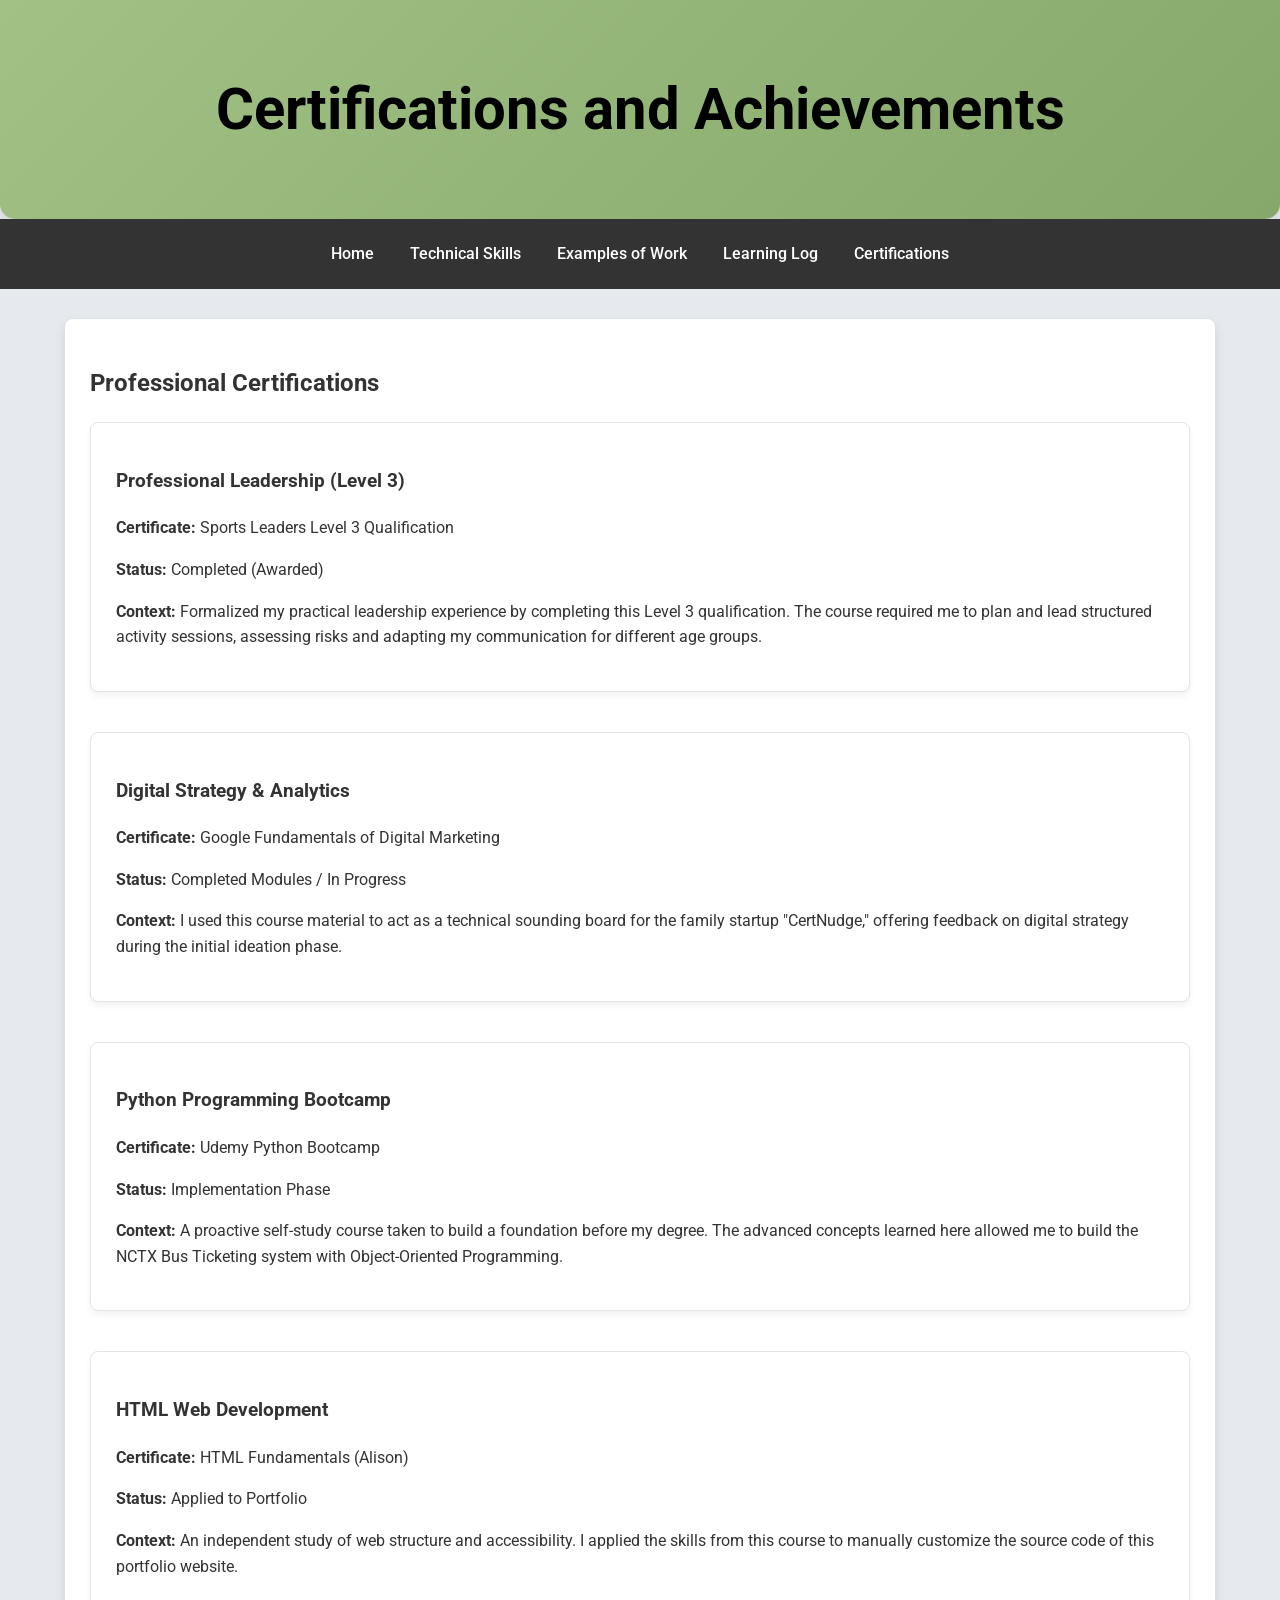
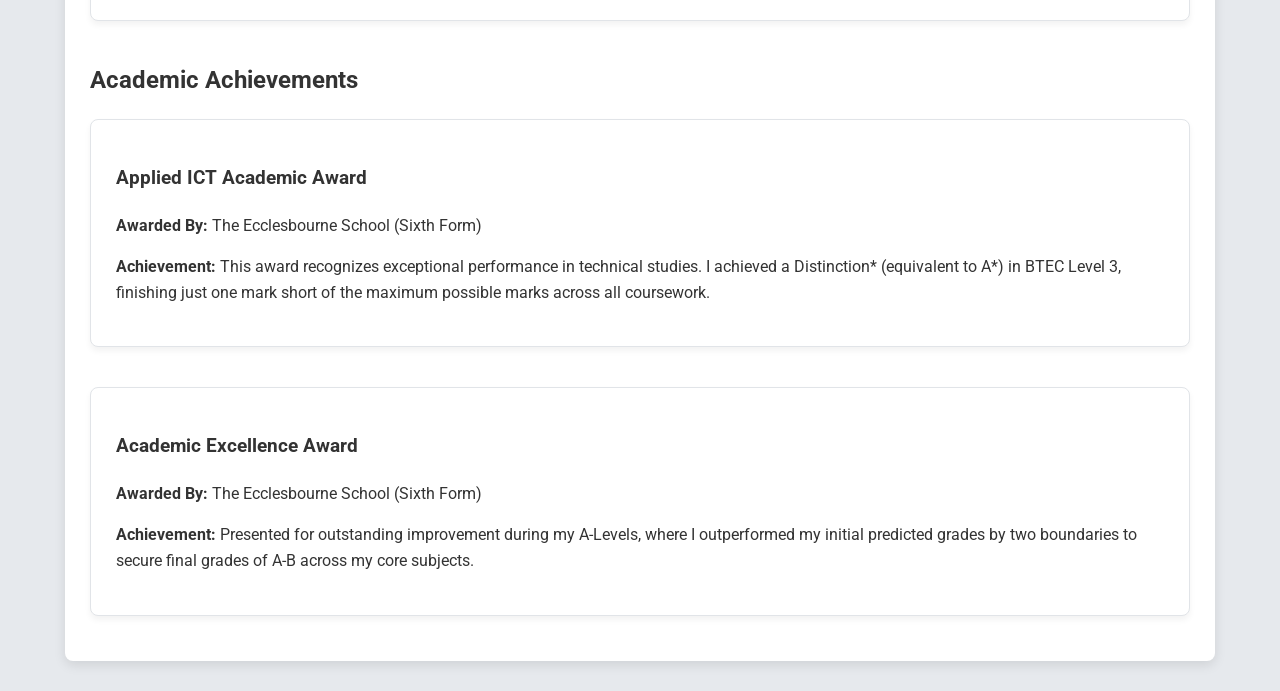
==== CertificatesAndAchievements.html @ 61d372ef "Add files via upload" ====
<!DOCTYPE html>
<html lang="en">
<head>
    <meta charset="UTF-8">
    <meta name="viewport" content="width=device-width, initial-scale=1.0">
    <title>Certifications & Achievements</title>
    <link href="https://fonts.googleapis.com/css2?family=Inter:wght@300;400;600;700&display=swap" rel="stylesheet">
    <link rel="stylesheet" href="style.css">
</head>
<body>
    <header>
        <h1>Certifications and Achievements</h1>
    </header>
    <nav>
        <a href="index.html">Home</a>
        <a href="skills.html">Technical Skills</a>
        <a href="work.html">Examples of Work</a>
        <a href="learning.html">Learning Log</a>
        <a href="CertificatesAndAchievements.html">Certifications</a>
    </nav>
    
    <div class="container">
        
        <h2>Professional Certifications</h2>
        <div class="vertical-stack">
            
            <div class="project-card">
                <h3>Professional Leadership (Level 3)</h3>
                <p><strong>Certificate:</strong> Sports Leaders Level 3 Qualification</p>
                <p><strong>Status:</strong> Completed (Awarded)</p>
                <p><strong>Context:</strong> Formalized my practical leadership experience by completing this Level 3 qualification. The course required me to plan and lead structured activity sessions, assessing risks and adapting my communication for different age groups.</p>
            </div>

            <div class="project-card">
                <h3>Digital Strategy & Analytics</h3>
                <p><strong>Certificate:</strong> Google Fundamentals of Digital Marketing</p>
                <p><strong>Status:</strong> Completed Modules / In Progress</p>
                <p><strong>Context:</strong> I used this course material to act as a technical sounding board for the family startup "CertNudge," offering feedback on digital strategy during the initial ideation phase.</p>
            </div>

            <div class="project-card">
                <h3>Python Programming Bootcamp</h3>
                <p><strong>Certificate:</strong> Udemy Python Bootcamp</p>
                <p><strong>Status:</strong> Implementation Phase</p>
                <p><strong>Context:</strong> A proactive self-study course taken to build a foundation before my degree. The advanced concepts learned here allowed me to build the NCTX Bus Ticketing system with Object-Oriented Programming.</p>
            </div>

            <div class="project-card">
                <h3>HTML Web Development</h3>
                <p><strong>Certificate:</strong> HTML Fundamentals (Alison)</p>
                <p><strong>Status:</strong> Applied to Portfolio</p>
                <p><strong>Context:</strong> An independent study of web structure and accessibility. I applied the skills from this course to manually customize the source code of this portfolio website.</p>
            </div>
        </div>

        <h2>Academic Achievements</h2>
        <div class="vertical-stack">
            
            <div class="project-card">
                <h3>Applied ICT Academic Award</h3>
                <p><strong>Awarded By:</strong> The Ecclesbourne School (Sixth Form)</p>
                <p><strong>Achievement:</strong> This award recognizes exceptional performance in technical studies. I achieved a Distinction* (equivalent to A*) in BTEC Level 3, finishing just one mark short of the maximum possible marks across all coursework.</p>
            </div>

            <div class="project-card">
                <h3>Academic Excellence Award</h3>
                <p><strong>Awarded By:</strong> The Ecclesbourne School (Sixth Form)</p>
                <p><strong>Achievement:</strong> Presented for outstanding improvement during my A-Levels, where I outperformed my initial predicted grades by two boundaries to secure final grades of A-B across my core subjects.</p>
            </div>

        </div>

    </div>
</body>
</html>
---- style.css ----
/* --- BASE STYLES --- */
@import url('https://fonts.googleapis.com/css2?family=Roboto:wght@300;400;700&display=swap');

/* --- included comments throughout based on additonal course learning i have doen to change how i wanted ---*/
body {
    font-family: 'Roboto', Arial, sans-serif;
    margin: 0;
    padding: 0;
    background: #e6e9ed;
    color: #333;
    line-height: 1.6;
}

header {
    background: linear-gradient(135deg, #a1c185 0%, #86a86a 100%);
    color: #000;
    padding: 25px 20px;
    text-align: center;
    font-size: 1.8em;
    font-weight: 700;
    box-shadow: 0 4px 15px rgba(0,0,0,0.1); 
    border-bottom-left-radius: 15px;
    border-bottom-right-radius: 15px;
}

nav {
    display: flex;
    justify-content: center;
    background: #333;
    padding: 10px 0;
}

nav a {
    color: #fff;
    padding: 12px 18px;
    text-decoration: none;
    font-weight: 500;
    transition: all 0.3s ease;
}

nav a:hover {
    background: #5a7d42;
    border-radius: 4px;
}

.container {
    max-width: 1100px;
    margin: 30px auto;
    padding: 25px;
    background: #fff;
    box-shadow: 0 4px 12px rgba(0,0,0,0.1);
    border-radius: 8px;
}

/* --- CARD STYLING --- */
.project-card {
    background: #ffffff;
    border-top: 4px solid #a1c185;
    border: 1px solid #e1e4e8;
    border-radius: 8px;
    padding: 25px;
    margin-bottom: 20px;
    box-shadow: 0 4px 6px rgba(0,0,0,0.05);
    transition: all 0.3s ease;
}

.project-card:hover {
    transform: translateY(-5px);
    box-shadow: 0 8px 15px rgba(0,0,0,0.1);
}

/* --- LAYOUTS --- */
.project-grid {
    display: grid;
    grid-template-columns: repeat(auto-fit, minmax(300px, 1fr));
    gap: 25px;
}

.vertical-stack {
    display: flex;
    flex-direction: column;
    gap: 20px;
}

.profile-pic {
    float: right;
    margin-left: 30px;
    max-width: 180px;
    border-radius: 10px;
}

/* --- PRINT FIXES (Only active when printing) --- */
@media print {
    nav { display: none !important; } /* Hides nav bar on paper */
    
    header {
        -webkit-print-color-adjust: exact !important;
        print-color-adjust: exact !important;
    }

    .profile-pic {
        max-width: 150px !important; /* Forces headshot to stay small */
        float: right !important;
    }

    .project-card {
        page-break-inside: avoid !important; /* Stops cards from splitting across pages */
        border: 1px solid #ccc !important;
    }

    body { background: white !important; }
    .container { box-shadow: none !important; width: 100% !important; margin: 0 !important; }
}

/* --- PRINT OPTIMIZATION --- */
@media print {
    /* Prevents boxes from being split across two pages */
    .project-card {
        page-break-inside: avoid !important;
        break-inside: avoid !important;
        margin-bottom: 20px !important;
        display: block !important;
    }

    /* Reduces massive gaps and ensures the container fits the page */
    .container {
        margin: 0 !important;
        padding: 10px !important;
        width: 100% !important;
        max-width: 100% !important;
        box-shadow: none !important;
    }

    /* Hides the navigation bar on the PDF to save space */
    nav {
        display: none !important;
    }

    /* Forces the background colors to show up */
    header, .project-card {
        -webkit-print-color-adjust: exact !important;
        print-color-adjust: exact !important;
    }
}
/*
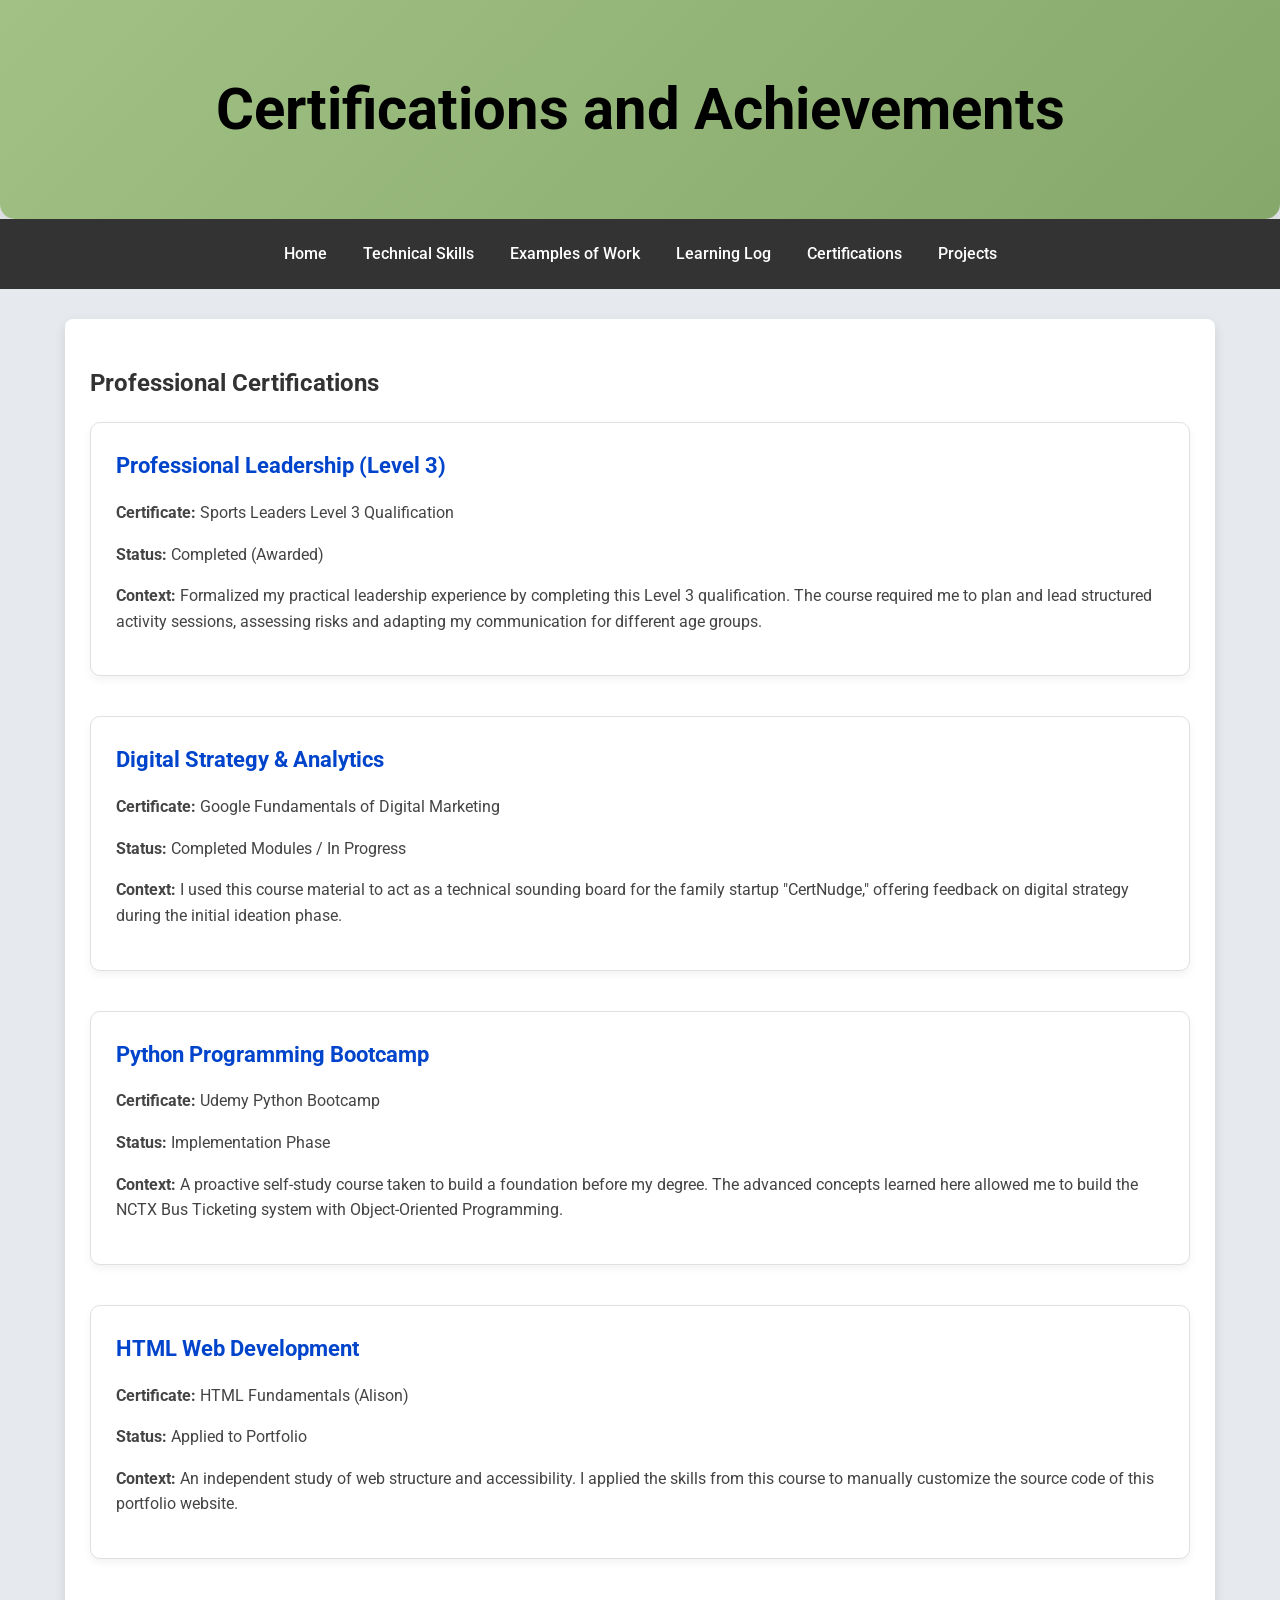
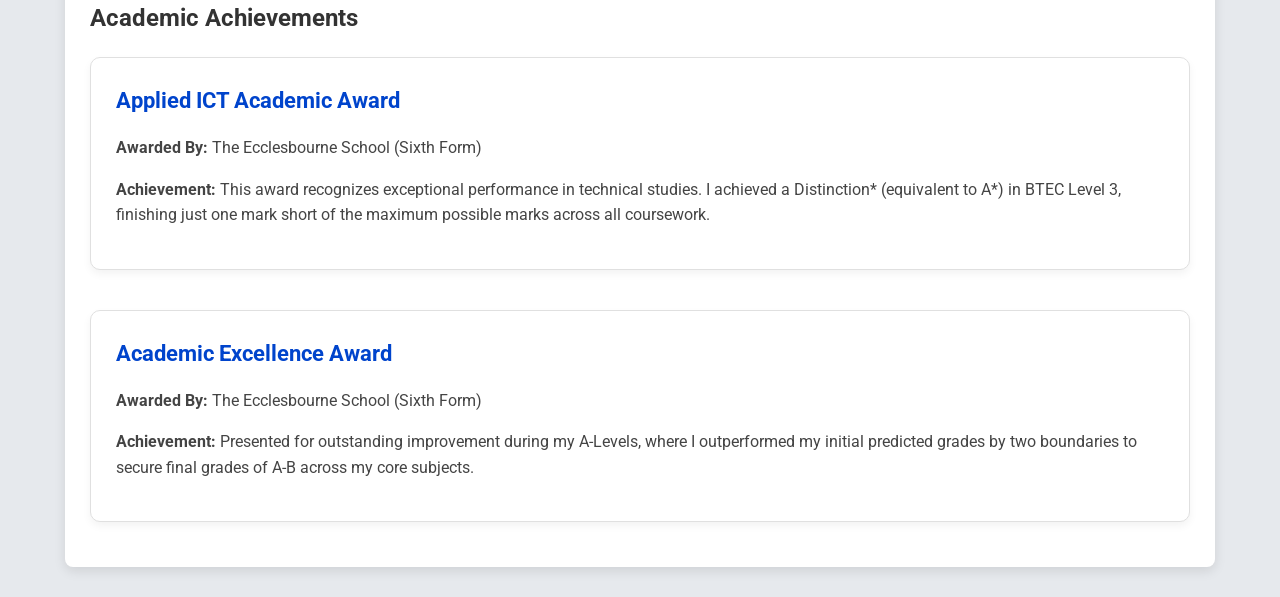
==== commit 4a4e2cff: "update" ====
--- a/CertificatesAndAchievements.html
+++ b/CertificatesAndAchievements.html
@@ -17,6 +17,7 @@
         <a href="work.html">Examples of Work</a>
         <a href="learning.html">Learning Log</a>
         <a href="CertificatesAndAchievements.html">Certifications</a>
+        <a href="Projects.html">Projects</a>
     </nav>
     
     <div class="container">
--- a/style.css
+++ b/style.css
@@ -142,4 +142,64 @@
         print-color-adjust: exact !important;
     }
 }
-/*+/*
+/* --- Projects Section Styling --- */
+
+.projects-section {
+    padding: 40px 20px;
+    max-width: 1200px;
+    margin: 0 auto;
+    font-family: sans-serif;
+}
+
+.projects-section h2 {
+    text-align: center;
+    margin-bottom: 40px;
+    font-size: 2.2rem;
+    color: #222;
+}
+
+/* The Grid Container */
+.project-grid {
+    display: grid;
+    /* This line makes it responsive automatically */
+    grid-template-columns: repeat(auto-fit, minmax(300px, 1fr));
+    gap: 30px;
+}
+
+/* Individual Project Cards */
+.project-card {
+    background-color: #ffffff;
+    border: 1px solid #e0e0e0;
+    border-radius: 10px;
+    padding: 25px;
+    box-shadow: 0 4px 8px rgba(0,0,0,0.05);
+    transition: transform 0.3s ease, box-shadow 0.3s ease;
+}
+
+/* Hover Effect */
+.project-card:hover {
+    transform: translateY(-8px);
+    box-shadow: 0 10px 20px rgba(0,0,0,0.1);
+}
+
+.project-card h3 {
+    margin-top: 0;
+    color: #0044cc; /* Adjust this to match your website's theme color */
+    font-size: 1.4rem;
+    margin-bottom: 10px;
+}
+
+.tech-tags {
+    font-size: 0.9rem;
+    color: #555;
+    margin-bottom: 15px;
+    padding-bottom: 15px;
+    border-bottom: 2px solid #f0f0f0;
+}
+
+.project-card p {
+    line-height: 1.6;
+    color: #444;
+    font-size: 1rem;
+}
